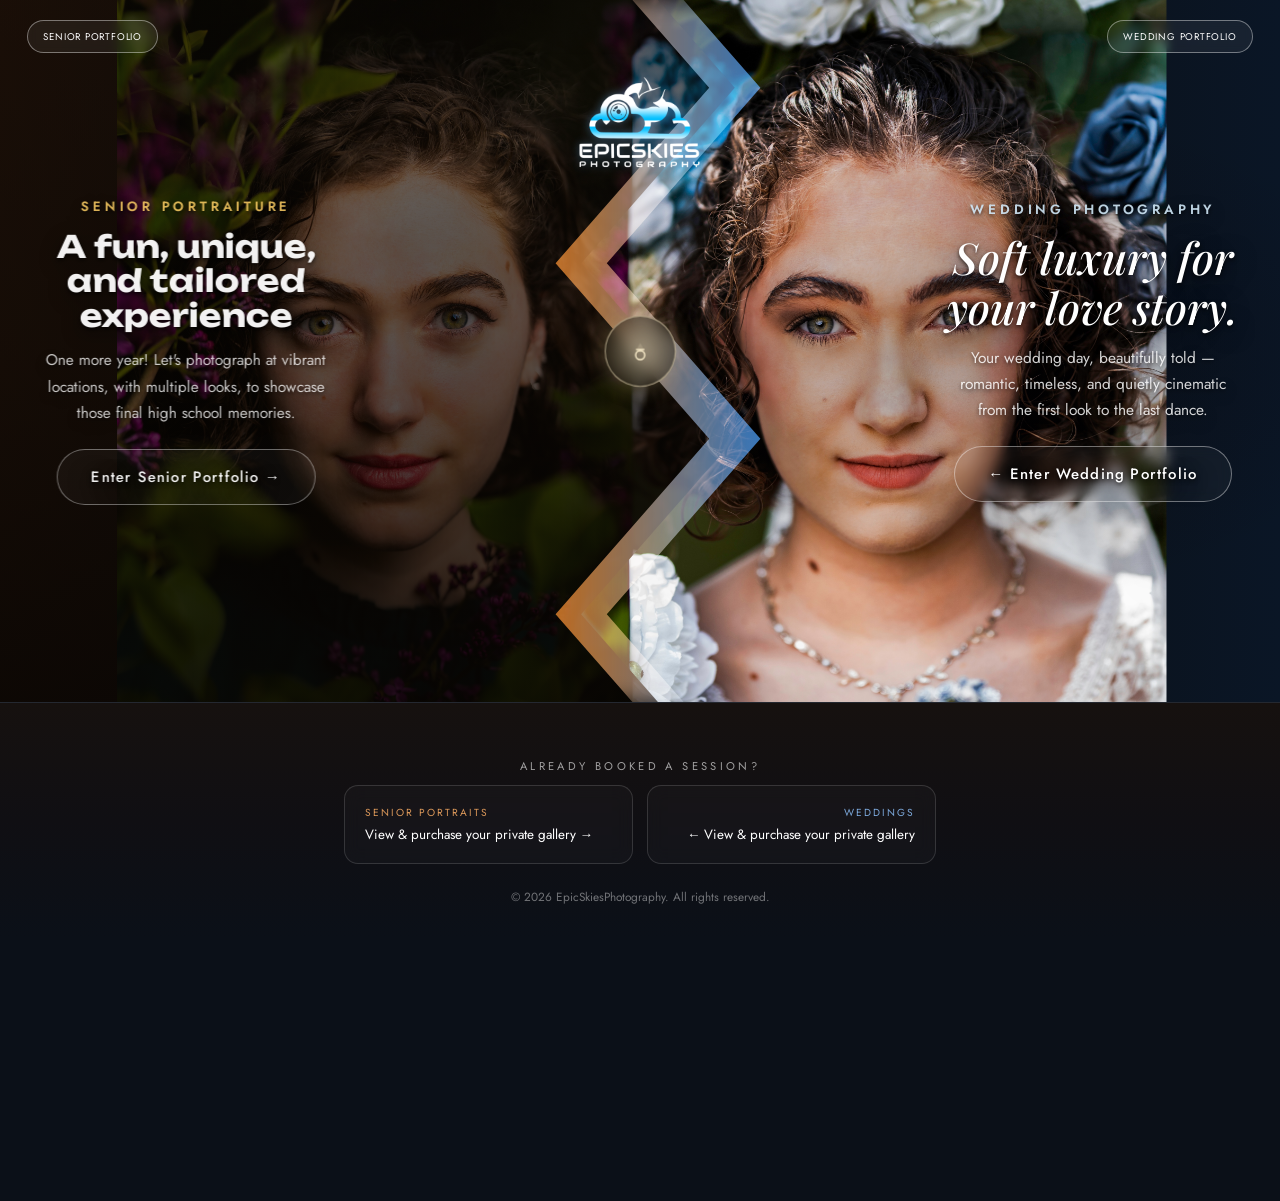
==== index.html @ 0b918fc8 "Deploy lower mobile landing footer" ====
<!DOCTYPE html>
<html lang="en">
  <head>
    <meta charset="UTF-8" />
    <meta name="viewport" content="width=device-width, initial-scale=1.0" />
    <title>EpicSkiesPhotography — Senior Portraits & Weddings</title>
    <meta name="description" content="EpicSkiesPhotography — bold senior portrait sessions and romantic wedding storytelling. View portfolios, book your session, and access your private gallery." />
    <link rel="icon" type="image/png" href="assets/img/logo3.png" />
    <link rel="preconnect" href="https://fonts.googleapis.com" />
    <link rel="preconnect" href="https://fonts.gstatic.com" crossorigin />
    <link
      href="https://fonts.googleapis.com/css2?family=Playfair+Display:ital,wght@0,500;0,600;1,500;1,600&family=Unbounded:wght@600;700&family=Jost:wght@400;500;600&display=swap"
      rel="stylesheet"
    />
    <link rel="stylesheet" href="assets/css/landing.css?v=13" />
  </head>
  <body class="landing">
    <div class="landing-topbar">
      <a class="landing-login" href="senior/portfolio.html">Senior Portfolio</a>
      <span class="landing-brand"><img class="brand-mark" src="assets/img/logo3.png" alt="EpicSkiesPhotography" /></span>
      <a class="landing-login" href="wedding/portfolio.html">Wedding Portfolio</a>
    </div>

    <main class="split-stage" id="splitStage" aria-label="Choose your photography experience">
      <a href="senior/index.html" class="split-panel split-panel--senior" data-panel="left" aria-label="Enter the Senior Portraits site">
        <div class="split-media"></div>
        <div class="split-overlay"></div>
        <div class="split-content">
          <span class="split-kicker">Senior Portraiture</span>
          <h2>A fun, unique, and tailored experience</h2>
          <p>One more year! Let's photograph at vibrant locations, with multiple looks, to showcase those final high school memories.</p>
          <span class="split-cta">Enter Senior Portfolio →</span>
        </div>
      </a>

      <a href="wedding/index.html" class="split-panel split-panel--wedding" data-panel="right" aria-label="Enter the Weddings site">
        <div class="split-media"></div>
        <div class="split-overlay"></div>
        <div class="split-content">
          <span class="split-kicker">Wedding Photography</span>
          <h2>Soft luxury for your love story.</h2>
          <p>Your wedding day, beautifully told — romantic, timeless, and quietly cinematic from the first look to the last dance.</p>
          <span class="split-cta">← Enter Wedding Portfolio</span>
        </div>
      </a>

      <div class="seam-glow" aria-hidden="true"></div>

      <div class="split-center-mark" aria-hidden="true">
        <div class="center-icon-layer is-diploma">
          <svg viewBox="0 0 24 24">
            <rect x="5" y="3" width="14" height="12.4" rx="1.3" />
            <path d="M7.6 7h8.8M7.6 10.2h5.6" />
            <circle cx="12" cy="16.6" r="2.3" />
            <path d="M10.3 18.3 9.3 21.6l2.7-1.6 2.7 1.6-1-3.3" />
          </svg>
        </div>
        <div class="center-icon-layer is-ring">
          <svg viewBox="0 0 24 24">
            <circle cx="12" cy="16" r="4.6" />
            <polygon class="gem-fill" points="8.2,10.2 12,3.8 15.8,10.2 12,13.8" />
            <path d="M8.2 10.2h7.6" />
          </svg>
        </div>
      </div>

    </main>

    <footer class="landing-footer" id="gallery-links">
      <p class="eyebrow" style="color:rgba(255,255,255,.6); letter-spacing:.3em; text-transform:uppercase;">Already booked a session?</p>
      <div class="footer-grid">
        <a class="footer-link-card footer-link-card--senior" href="senior/gallery.html">
          <span>Senior Portraits</span>
          View &amp; purchase your private gallery →
        </a>
        <a class="footer-link-card footer-link-card--wedding" href="wedding/gallery.html">
          <span>Weddings</span>
          ← View &amp; purchase your private gallery
        </a>
      </div>
      <p class="meta">© 2026 EpicSkiesPhotography. All rights reserved.</p>
    </footer>

    <script src="assets/js/landing.js?v=2"></script>
  </body>
</html>
---- assets/css/landing.css ----
/* Landing split — Senior Portraits (left) vs Weddings (right) */

:root {
  --seam-a: 58%;
  --seam-b: 42%;
}

* { box-sizing: border-box; }

html, body {
  margin: 0;
  overflow-x: hidden;
  background: #0b1018;
}

body.landing {
  /* subtle, moody orange → blue wash — echoes the seam glow without competing with the photo */
  background: linear-gradient(90deg, #2a160a 0%, #0c0c0c 42%, #0c0c0c 58%, #0a1626 100%);
  font-family: 'Jost', sans-serif;
  color: #fff;
}

/* zoom shrinks the whole page to reveal the footer without scrolling — desktop only,
   since it also throws off media-query pixel math (innerWidth vs. actual rendered
   size diverge under `zoom`), which was silently breaking the mobile layout below */
@media (min-width: 861px) {
  body.landing {
    zoom: 0.78;
  }
}

.landing-topbar {
  position: fixed;
  top: 0;
  left: 0;
  right: 0;
  z-index: 30;
  display: flex;
  align-items: center;
  justify-content: space-between;
  padding: 1.6rem 2.2rem;
  pointer-events: none;
}

.landing-topbar * {
  pointer-events: auto;
}

.landing-brand {
  position: absolute;
  top: 1.4rem;
  left: 50%;
  transform: translateX(-50%);
  display: inline-flex;
  align-items: center;
  gap: 0.6rem;
  font-family: 'Playfair Display', serif;
  font-size: 1.15rem;
  letter-spacing: 0.02em;
  text-shadow: 0 2px 12px rgba(0, 0, 0, 0.5);
}

.landing-brand .brand-mark {
  width: 288px;
  height: 288px;
  object-fit: contain;
  filter: drop-shadow(0 0 6px rgba(120, 190, 255, 0.45));
}

.landing-brand em {
  font-style: normal;
  color: #bcdcff;
}

.landing-login {
  text-decoration: none;
  color: #fff;
  font-size: 0.78rem;
  letter-spacing: 0.08em;
  text-transform: uppercase;
  border: 1px solid rgba(255, 255, 255, 0.4);
  padding: 0.7rem 1.2rem;
  border-radius: 999px;
  backdrop-filter: blur(6px);
  background: rgba(255, 255, 255, 0.06);
  transition: background 180ms ease, border-color 180ms ease;
}

.landing-login:hover {
  background: rgba(255, 255, 255, 0.16);
  border-color: rgba(255, 255, 255, 0.7);
}

.split-stage {
  position: relative;
  width: 100%;
  height: 100svh;
  min-height: 560px;
  overflow: hidden;
}

.split-panel {
  position: absolute;
  inset: 0;
  display: flex;
  align-items: center;
  text-decoration: none;
  color: #fff;
  will-change: clip-path;
  transition: clip-path 750ms cubic-bezier(0.16, 1, 0.3, 1);
}

.split-media {
  position: absolute;
  inset: -6%;
  background-size: cover;
  background-position: center;
}

.split-overlay {
  position: absolute;
  inset: 0;
  transition: opacity 600ms ease, background 600ms ease;
}

/* barely-there wash — legibility comes mainly from text-shadow now, so the photo stays at its true brightness */
.split-panel--senior .split-overlay {
  background: radial-gradient(ellipse 40% 45% at 23% 50%, rgba(8, 5, 2, 0.32) 0%, rgba(10, 6, 3, 0.12) 55%, rgba(10, 6, 3, 0) 80%);
}

.split-panel--wedding .split-overlay {
  background: radial-gradient(ellipse 40% 45% at 77% 50%, rgba(8, 6, 10, 0.32) 0%, rgba(10, 7, 12, 0.12) 55%, rgba(10, 7, 12, 0) 80%);
}

.split-content {
  position: relative;
  z-index: 2;
  padding: 4rem 3.2rem;
  max-width: 30rem;
  /* flex items default to min-width:auto, which refuses to shrink below the
     widest unbreakable content (e.g. the CTA text) and ignores max-width —
     this is what let content overflow past the panel on narrow screens */
  min-width: 0;
  text-align: center;
  text-shadow: 0 2px 6px rgba(0, 0, 0, 0.7), 0 8px 28px rgba(0, 0, 0, 0.55);
}

.split-panel--senior .split-content { margin-right: auto; }
.split-panel--wedding .split-content { margin-left: auto; }

.split-kicker {
  display: inline-block;
  font-size: 1.08rem;
  font-weight: 600;
  letter-spacing: 0.28em;
  text-transform: uppercase;
  margin-bottom: 1.1rem;
  opacity: 0.9;
}

.split-panel--senior .split-kicker { color: #ffd166; }
.split-panel--wedding .split-kicker { color: #cfe6f5; }

.split-content h2 {
  font-size: clamp(2.5rem, 4.4vw, 3.95rem);
  line-height: 1.12;
  margin: 0;
}

.split-panel--senior .split-content h2 {
  font-family: 'Unbounded', sans-serif;
  font-size: clamp(1.9rem, 3.1vw, 2.85rem);
}

.split-panel--wedding .split-content h2 { font-family: 'Playfair Display', serif; font-style: italic; font-weight: 500; }

.split-content p {
  margin: 1.1rem auto 0;
  font-size: 1.24rem;
  line-height: 1.7;
  opacity: 0.82;
  max-width: 28rem;
}

.split-cta {
  display: inline-flex;
  align-items: center;
  gap: 0.7rem;
  margin-top: 1.8rem;
  font-size: 1.2rem;
  font-weight: 500;
  letter-spacing: 0.08em;
  padding: 1.3rem 2.7rem;
  border-radius: 999px;
  border: 1px solid rgba(255, 255, 255, 0.4);
  background: rgba(255, 255, 255, 0.04);
  backdrop-filter: blur(8px);
  transition: background 300ms ease, border-color 300ms ease, transform 300ms ease;
}

.split-panel--senior .split-cta:hover {
  transform: translateX(4px);
}

.split-panel--wedding .split-cta:hover {
  transform: translateX(-4px);
}

.split-panel--senior:hover .split-cta,
.split-panel--senior:focus-visible .split-cta {
  background: rgba(255, 209, 102, 0.14);
  border-color: rgba(255, 209, 102, 0.7);
}

.split-panel--wedding:hover .split-cta,
.split-panel--wedding:focus-visible .split-cta {
  background: rgba(169, 203, 230, 0.16);
  border-color: rgba(169, 203, 230, 0.7);
}

/* Crisp, elegant zigzag seam — straight-edged diamond teeth, not a curve.
   The seam's clip-path, the media zoom, and the text fade are driven by a single
   continuous requestAnimationFrame loop in assets/js/landing.js — both cursor-tracking
   and the idle auto-sway read/write the same eased "center" value, so there's never a
   snap when switching between the two; motion just carries on from wherever it was.
   These base rules are only the very first paint before JS takes over, plus the
   overlay/background swaps that are still toggled discretely via class. */

@property --seam-center {
  syntax: '<percentage>';
  inherits: true;
  initial-value: 50%;
}

.split-panel--senior,
.split-panel--wedding,
.seam-glow {
  transition: background 900ms ease;
}

.split-panel--senior {
  clip-path: polygon(0% 0%, 50% 0%, 56% 12.5%, 50% 25%, 44% 37.5%, 50% 50%, 56% 62.5%, 50% 75%, 44% 87.5%, 50% 100%, 0% 100%);
}

.split-panel--wedding {
  clip-path: polygon(100% 0%, 50% 0%, 56% 12.5%, 50% 25%, 44% 37.5%, 50% 50%, 56% 62.5%, 50% 75%, 44% 87.5%, 50% 100%, 100% 100%);
}

/* Glowing seam ribbon — sits above both panels so the orange/blue light isn't hidden by the neighboring photo */

.seam-glow {
  --seam-center: 50%;
  position: absolute;
  inset: 0;
  z-index: 4;
  pointer-events: none;
  background: linear-gradient(90deg,
    #ff8c28 0%,
    #ff8c28 calc(var(--seam-center) - 8%),
    #46a0ff calc(var(--seam-center) + 8%),
    #46a0ff 100%);
  clip-path: polygon(48% 0%, 54% 12.5%, 48% 25%, 42% 37.5%, 48% 50%, 54% 62.5%, 48% 75%, 42% 87.5%, 48% 100%, 52% 100%, 46% 87.5%, 52% 75%, 58% 62.5%, 52% 50%, 46% 37.5%, 52% 25%, 58% 12.5%, 52% 0%);
  filter: blur(14px);
  opacity: 0.7;
  mix-blend-mode: screen;
}

.split-stage.is-hover-left .split-panel--wedding .split-overlay {
  background: linear-gradient(180deg, rgba(10, 8, 12, 0.55) 0%, rgba(8, 6, 10, 0.65) 50%, rgba(6, 5, 8, 0.85) 100%);
}

.split-stage.is-hover-right .split-panel--senior .split-overlay {
  background: linear-gradient(180deg, rgba(12, 8, 5, 0.55) 0%, rgba(10, 7, 4, 0.65) 50%, rgba(8, 5, 3, 0.85) 100%);
}

.split-panel--senior .split-media,
.split-panel--wedding .split-media {
  background-image: url('../img/ellieyo.jpg');
  background-repeat: no-repeat;
  /* show the whole photo, uncropped and zoomed out — letterboxes to the dark page background left/right instead of cropping */
  background-size: contain;
  background-position: center center;
}

.split-panel--senior .split-media {
  transform-origin: 35% 47%;
}

.split-panel--wedding .split-media {
  transform-origin: 68% 47%;
}

.split-center-mark {
  position: absolute;
  top: 50%;
  left: 50%;
  transform: translate(-50%, -50%);
  z-index: 5;
  width: 84px;
  height: 84px;
  border-radius: 999px;
  background: rgba(12, 12, 12, 0.55);
  border: 1px solid rgba(255, 255, 255, 0.35);
  backdrop-filter: blur(8px);
  display: flex;
  align-items: center;
  justify-content: center;
  pointer-events: none;
  transition: transform 500ms ease, background 500ms ease, border-color 500ms ease;
}

/* soft ambient glow behind the badge, recolored per hovered side */
.split-center-mark::before {
  content: '';
  position: absolute;
  inset: -16px;
  border-radius: 999px;
  background: radial-gradient(circle, rgba(255, 255, 255, 0.2), transparent 70%);
  filter: blur(11px);
  opacity: 0.5;
  z-index: -1;
  transition: background 650ms ease, opacity 650ms ease;
}

.split-stage.is-hover-left .split-center-mark,
.split-stage.is-hover-right .split-center-mark {
  transform: translate(-50%, -50%) scale(1.08);
}

/* left = deep, elegant navy glow (diploma) */
.split-stage.is-hover-left .split-center-mark {
  border-color: rgba(120, 165, 255, 0.5);
}

.split-stage.is-hover-left .split-center-mark::before {
  background: radial-gradient(circle, rgba(43, 88, 189, 0.55), rgba(43, 88, 189, 0.12) 55%, transparent 75%);
  opacity: 0.85;
}

/* right = bright, elegant white-gold glow (ring) */
.split-stage.is-hover-right .split-center-mark {
  border-color: rgba(255, 240, 205, 0.55);
}

.split-stage.is-hover-right .split-center-mark::before {
  background: radial-gradient(circle, rgba(255, 240, 200, 0.6), rgba(214, 178, 105, 0.16) 55%, transparent 75%);
  opacity: 0.9;
}

.center-icon-layer {
  position: absolute;
  inset: 0;
  display: flex;
  align-items: center;
  justify-content: center;
  opacity: 0;
  transform: scale(0.72);
  transition: opacity 400ms ease, transform 400ms ease;
}

.split-stage.is-hover-left .center-icon-layer.is-diploma {
  opacity: 1;
  transform: scale(1);
}

.split-stage.is-hover-right .center-icon-layer.is-ring {
  opacity: 1;
  transform: scale(1);
}

.center-icon-layer svg {
  width: 28px;
  height: 28px;
  fill: none;
  stroke-width: 1.4;
  stroke-linecap: round;
  stroke-linejoin: round;
}

.center-icon-layer.is-diploma svg {
  stroke: #cfe0ff;
}

.center-icon-layer.is-ring svg {
  stroke: #fbeecb;
}

.center-icon-layer.is-ring svg .gem-fill {
  fill: #fbeecb;
  fill-opacity: 0.16;
  stroke: none;
}

.landing-footer {
  position: relative;
  background: linear-gradient(180deg, #16110f 0%, #100f13 50%, #0b1018 100%),
    linear-gradient(90deg, rgba(255, 140, 40, 0.1) 0%, transparent 40%, transparent 60%, rgba(70, 150, 255, 0.1) 100%);
  color: rgba(255, 255, 255, 0.75);
  padding: 3.5rem 2rem 2.5rem;
  text-align: center;
  border-top: 1px solid rgba(255, 255, 255, 0.1);
}

.landing-footer .eyebrow {
  font-size: 0.9rem;
}

.landing-footer .footer-grid {
  max-width: 760px;
  margin: 0 auto 2rem;
  display: grid;
  grid-template-columns: 1fr 1fr;
  gap: 1.2rem;
}

.landing-footer .footer-link-card {
  border: 1px solid rgba(255, 255, 255, 0.14);
  border-radius: 18px;
  padding: 1.5rem 1.6rem;
  text-decoration: none;
  color: #fff;
  text-align: left;
  font-size: 1.08rem;
  background: rgba(255, 255, 255, 0.025);
  backdrop-filter: blur(10px);
  transition: border-color 220ms ease, background 220ms ease, transform 220ms ease;
}

.landing-footer .footer-link-card--senior:hover {
  border-color: rgba(255, 160, 80, 0.5);
  background: rgba(255, 150, 70, 0.06);
  transform: translateY(-2px);
}

.landing-footer .footer-link-card--wedding:hover {
  border-color: rgba(110, 170, 255, 0.5);
  background: rgba(90, 160, 255, 0.06);
  transform: translateY(-2px);
}

.landing-footer .footer-link-card--senior span { color: #ffb066; }
.landing-footer .footer-link-card--wedding span { color: #8fc4ff; }

.landing-footer .footer-link-card--wedding {
  text-align: right;
}

.landing-footer .footer-link-card span {
  display: block;
  font-size: 0.82rem;
  letter-spacing: 0.2em;
  text-transform: uppercase;
  opacity: 0.85;
  margin-bottom: 0.4rem;
}

.landing-footer p.meta {
  font-size: 0.95rem;
  opacity: 0.55;
  margin: 0;
}

@media (max-width: 860px) {
  /* Phones stay side-by-side just like desktop — same clip-path zigzag, same shared
     contain-sized photo — just with everything scaled down to actually fit a narrow
     column instead of stacking the two sides on top of each other. */

  .landing-brand .brand-mark {
    width: clamp(64px, 18vw, 120px);
    height: clamp(64px, 18vw, 120px);
  }

  .landing-topbar {
    padding: 1.4rem 0.5rem;
  }

  .landing-login {
    font-size: clamp(0.5rem, 2vw, 0.7rem);
    padding: clamp(0.4rem, 1.8vw, 0.6rem) clamp(0.5rem, 2.6vw, 1rem);
    white-space: nowrap;
  }

  .split-stage {
    height: calc(68vh + 1.5in);
    min-height: calc(420px + 1.5in);
  }

  .split-panel--senior .split-media,
  .split-panel--wedding .split-media {
    background-position: top center;
  }

  .split-panel {
    align-items: flex-end;
  }

  .split-content {
    padding: 1.2rem 0.6rem 2.4rem;
    max-width: 39vw;
  }

  .split-kicker {
    font-size: clamp(0.5rem, 1.9vw, 0.7rem);
    letter-spacing: 0.14em;
    margin-bottom: 0.5rem;
  }

  .split-content h2,
  .split-panel--senior .split-content h2 {
    font-size: clamp(0.95rem, 4.2vw, 1.6rem);
    line-height: 1.15;
  }

  .split-content p {
    font-size: clamp(0.6rem, 2.1vw, 0.85rem);
    line-height: 1.4;
    margin-top: 0.6rem;
    display: -webkit-box;
    -webkit-line-clamp: 3;
    -webkit-box-orient: vertical;
    overflow: hidden;
  }

  .split-cta {
    font-size: clamp(0.52rem, 1.9vw, 0.85rem);
    padding: clamp(0.5rem, 2vw, 0.9rem) clamp(0.6rem, 2.6vw, 1.6rem);
    gap: 0.3rem;
    margin-top: clamp(0.6rem, 2.5vw, 1.2rem);
    max-width: 100%;
    text-align: center;
    white-space: normal;
  }

  .split-center-mark {
    width: clamp(38px, 10vw, 64px);
    height: clamp(38px, 10vw, 64px);
  }

  .landing-footer {
    margin-top: 0;
    padding: 1.4rem 0.8rem 0.2rem;
  }

  .landing-footer .eyebrow {
    font-size: clamp(0.43rem, 1.53vw, 0.55rem) !important;
    margin-bottom: 0.5rem;
  }

  .landing-footer .footer-grid {
    grid-template-columns: 1fr 1fr;
    gap: 0.5rem;
    margin-bottom: 0.6rem;
  }

  .landing-footer .footer-link-card {
    padding: 0.65rem 0.75rem;
    font-size: clamp(0.47rem, 1.7vw, 0.61rem);
    border-radius: 12px;
  }

  .landing-footer .footer-link-card span {
    font-size: clamp(0.36rem, 1.28vw, 0.49rem);
    margin-bottom: 0.2rem;
  }

  .landing-footer p.meta {
    font-size: 0.8rem;
  }
}
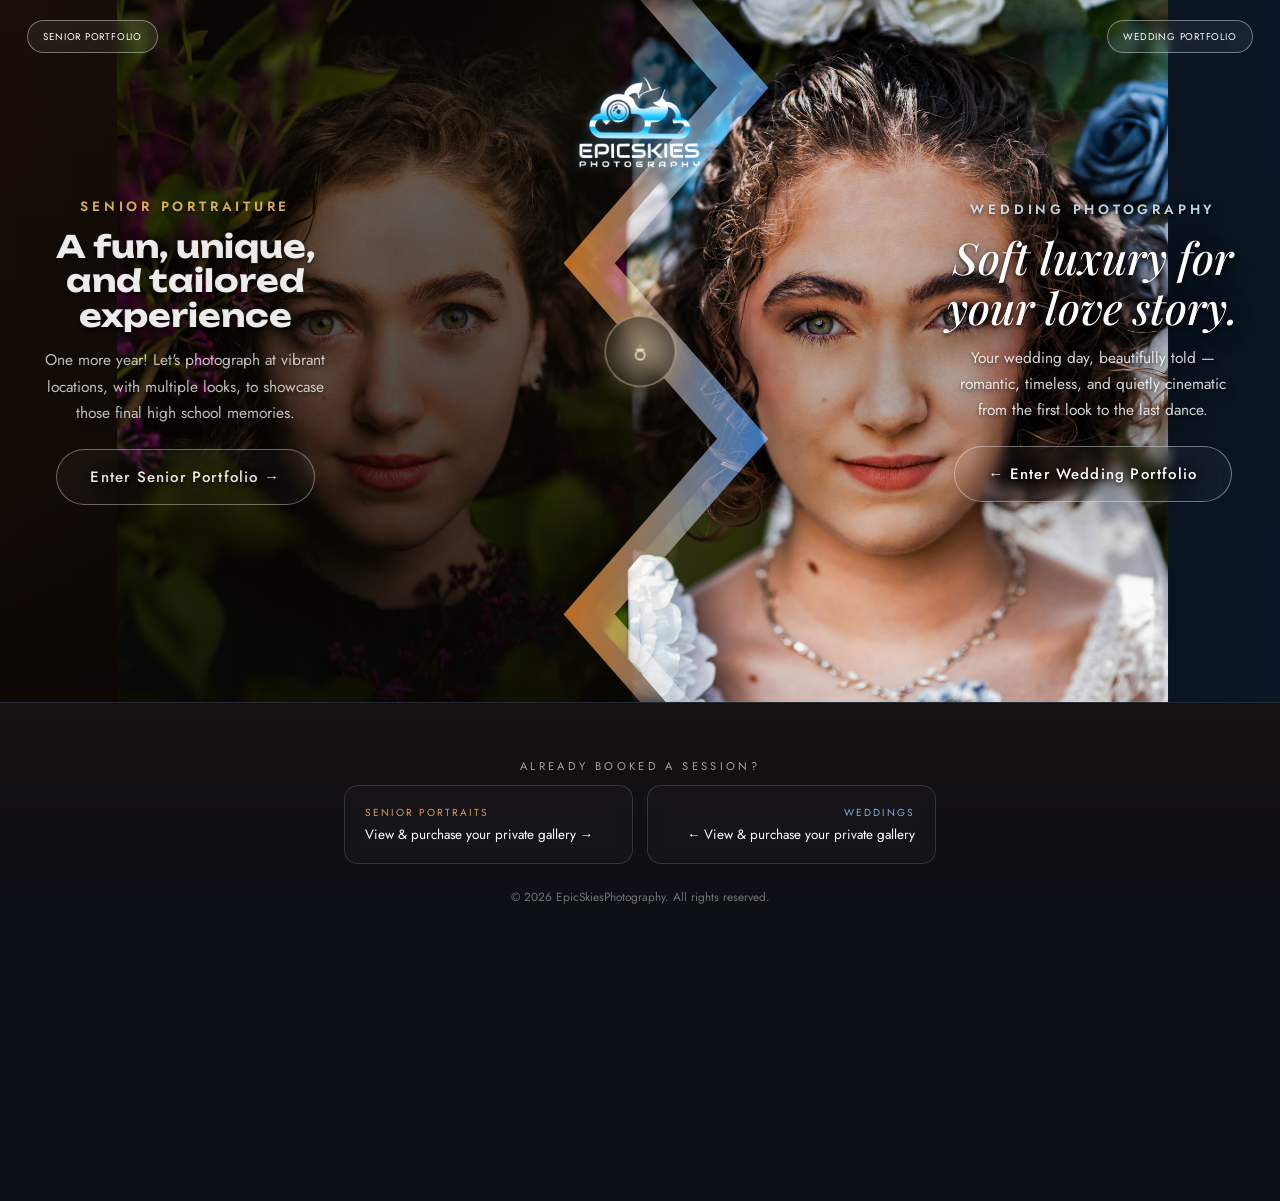
==== commit 8d98b046: "Deploy single-line mobile portfolio buttons" ====
--- a/index.html
+++ b/index.html
@@ -12,7 +12,7 @@
       href="https://fonts.googleapis.com/css2?family=Playfair+Display:ital,wght@0,500;0,600;1,500;1,600&family=Unbounded:wght@600;700&family=Jost:wght@400;500;600&display=swap"
       rel="stylesheet"
     />
-    <link rel="stylesheet" href="assets/css/landing.css?v=13" />
+    <link rel="stylesheet" href="assets/css/landing.css?v=14" />
   </head>
   <body class="landing">
     <div class="landing-topbar">
--- a/assets/css/landing.css
+++ b/assets/css/landing.css
@@ -526,9 +526,9 @@
     padding: clamp(0.5rem, 2vw, 0.9rem) clamp(0.6rem, 2.6vw, 1.6rem);
     gap: 0.3rem;
     margin-top: clamp(0.6rem, 2.5vw, 1.2rem);
-    max-width: 100%;
+    max-width: none;
     text-align: center;
-    white-space: normal;
+    white-space: nowrap;
   }
 
   .split-center-mark {
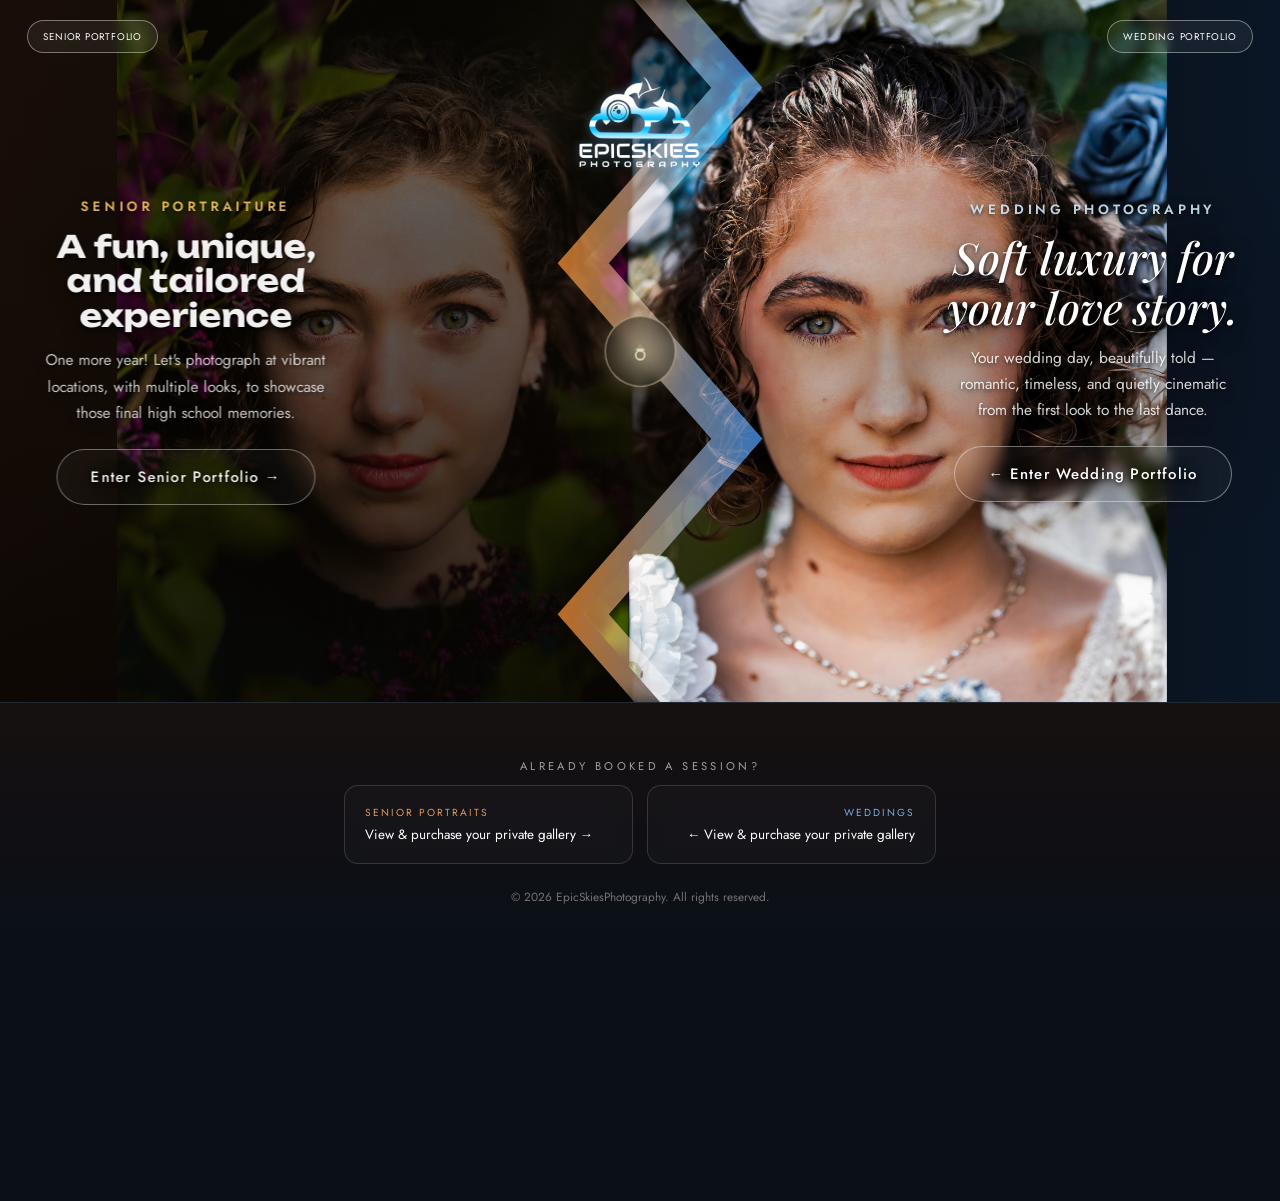
==== commit 375f7d50: "Deploy adjusted mobile footer height" ====
--- a/index.html
+++ b/index.html
@@ -12,7 +12,7 @@
       href="https://fonts.googleapis.com/css2?family=Playfair+Display:ital,wght@0,500;0,600;1,500;1,600&family=Unbounded:wght@600;700&family=Jost:wght@400;500;600&display=swap"
       rel="stylesheet"
     />
-    <link rel="stylesheet" href="assets/css/landing.css?v=14" />
+    <link rel="stylesheet" href="assets/css/landing.css?v=15" />
   </head>
   <body class="landing">
     <div class="landing-topbar">
--- a/assets/css/landing.css
+++ b/assets/css/landing.css
@@ -481,8 +481,8 @@
   }
 
   .split-stage {
-    height: calc(68vh + 1.5in);
-    min-height: calc(420px + 1.5in);
+    height: calc(68vh + 1in);
+    min-height: calc(420px + 1in);
   }
 
   .split-panel--senior .split-media,
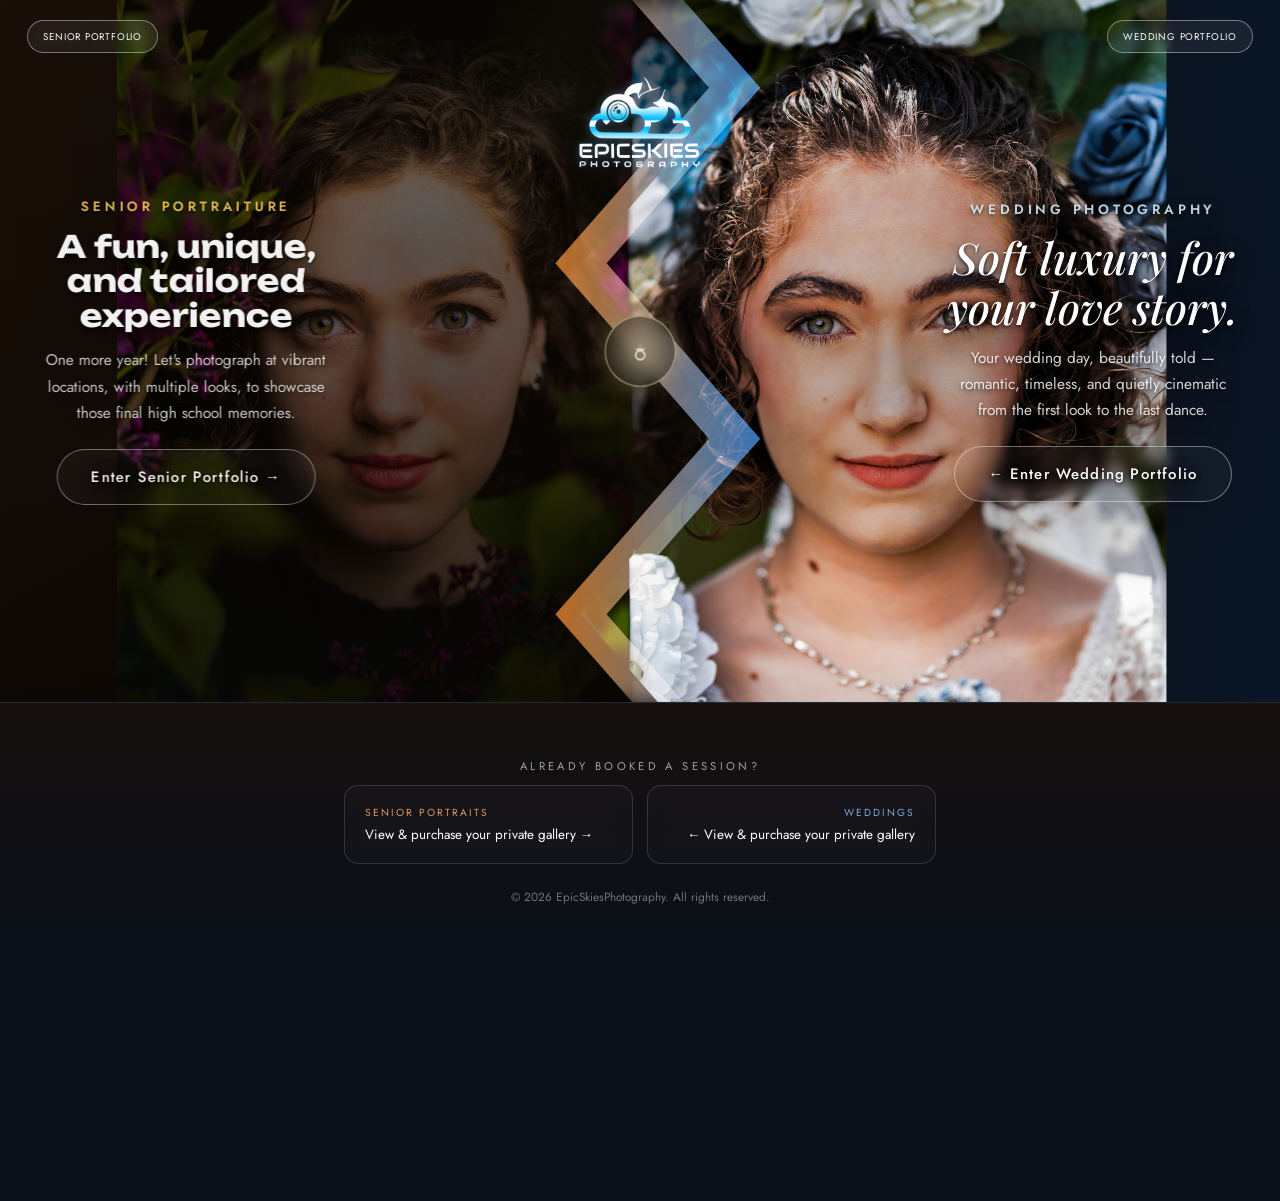
==== commit e0cae8a1: "Deploy mobile composition refinements" ====
--- a/index.html
+++ b/index.html
@@ -12,7 +12,7 @@
       href="https://fonts.googleapis.com/css2?family=Playfair+Display:ital,wght@0,500;0,600;1,500;1,600&family=Unbounded:wght@600;700&family=Jost:wght@400;500;600&display=swap"
       rel="stylesheet"
     />
-    <link rel="stylesheet" href="assets/css/landing.css?v=15" />
+    <link rel="stylesheet" href="assets/css/landing.css?v=16" />
   </head>
   <body class="landing">
     <div class="landing-topbar">
--- a/assets/css/landing.css
+++ b/assets/css/landing.css
@@ -481,12 +481,13 @@
   }
 
   .split-stage {
-    height: calc(68vh + 1in);
-    min-height: calc(420px + 1in);
+    height: calc(68vh + 0.9in);
+    min-height: calc(420px + 0.9in);
   }
 
   .split-panel--senior .split-media,
   .split-panel--wedding .split-media {
+    inset: 0 -6% -12%;
     background-position: top center;
   }
 
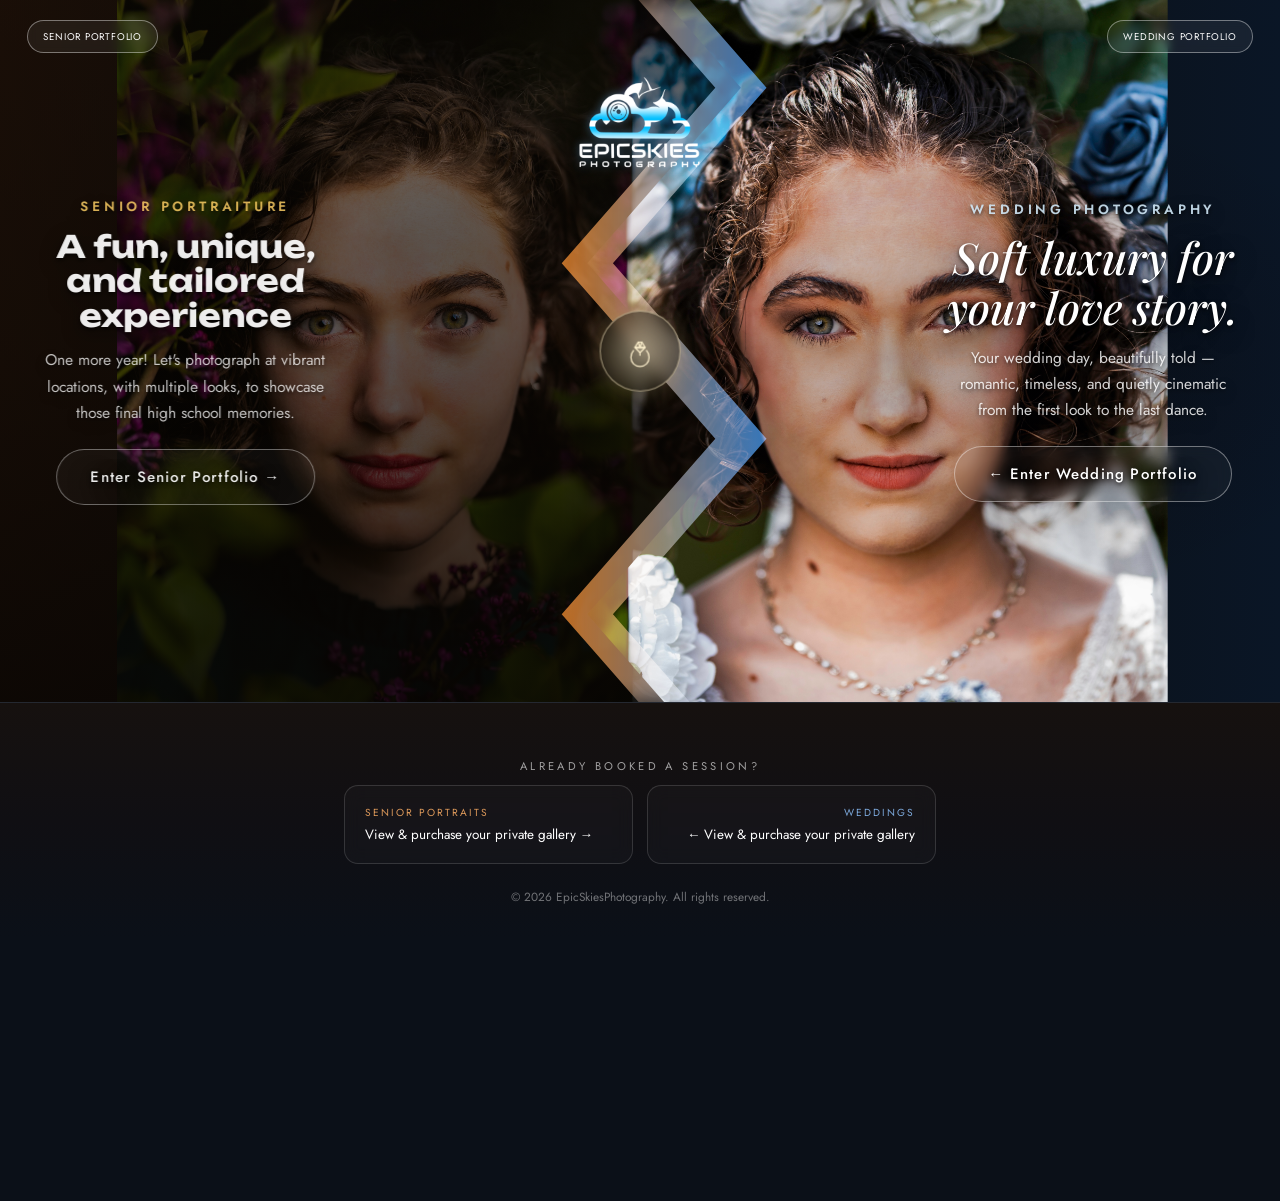
==== commit 535126c1: "Deploy redesigned landing icons" ====
--- a/index.html
+++ b/index.html
@@ -12,7 +12,7 @@
       href="https://fonts.googleapis.com/css2?family=Playfair+Display:ital,wght@0,500;0,600;1,500;1,600&family=Unbounded:wght@600;700&family=Jost:wght@400;500;600&display=swap"
       rel="stylesheet"
     />
-    <link rel="stylesheet" href="assets/css/landing.css?v=16" />
+    <link rel="stylesheet" href="assets/css/landing.css?v=17" />
   </head>
   <body class="landing">
     <div class="landing-topbar">
@@ -48,18 +48,20 @@
 
       <div class="split-center-mark" aria-hidden="true">
         <div class="center-icon-layer is-diploma">
-          <svg viewBox="0 0 24 24">
-            <rect x="5" y="3" width="14" height="12.4" rx="1.3" />
-            <path d="M7.6 7h8.8M7.6 10.2h5.6" />
-            <circle cx="12" cy="16.6" r="2.3" />
-            <path d="M10.3 18.3 9.3 21.6l2.7-1.6 2.7 1.6-1-3.3" />
+          <svg viewBox="0 0 48 48">
+            <path class="icon-accent" d="M9 15.5h27.5v15H9z" />
+            <path d="M11.5 15.5c-3.4 0-5.5 2.5-5.5 5.4s2.1 5.4 5.5 5.4c3.1 0 5.4-2.3 5.4-5.4s-2.3-5.4-5.4-5.4Z" />
+            <path d="M36.5 15.5c3.4 0 5.5 2.5 5.5 5.4s-2.1 5.4-5.5 5.4c-3.1 0-5.4-2.3-5.4-5.4s2.3-5.4 5.4-5.4Z" />
+            <path d="M11.5 20.9h25M20 30.5l-1.6 10 5.6-3.4 5.6 3.4-1.6-10" />
+            <circle class="icon-seal" cx="24" cy="29.5" r="4.3" />
           </svg>
         </div>
         <div class="center-icon-layer is-ring">
-          <svg viewBox="0 0 24 24">
-            <circle cx="12" cy="16" r="4.6" />
-            <polygon class="gem-fill" points="8.2,10.2 12,3.8 15.8,10.2 12,13.8" />
-            <path d="M8.2 10.2h7.6" />
+          <svg viewBox="0 0 48 48">
+            <path d="M15.2 23.3c-2.2 2.5-3.5 5.8-3.5 9.3 0 7.3 5.5 12.4 12.3 12.4s12.3-5.1 12.3-12.4c0-3.5-1.3-6.8-3.5-9.3" />
+            <path d="M17 19.1h14M17 19.1l4.5-7.2h5l4.5 7.2-7 7.2-7-7.2Z" />
+            <path d="m21.5 11.9 2.5 7.2 2.5-7.2M17 19.1h14M24 26.3v3.3" />
+            <path class="gem-fill" d="m17 19.1 4.5-7.2h5l4.5 7.2-7 7.2-7-7.2Z" />
           </svg>
         </div>
       </div>
--- a/assets/css/landing.css
+++ b/assets/css/landing.css
@@ -296,8 +296,8 @@
   left: 50%;
   transform: translate(-50%, -50%);
   z-index: 5;
-  width: 84px;
-  height: 84px;
+  width: 96px;
+  height: 96px;
   border-radius: 999px;
   background: rgba(12, 12, 12, 0.55);
   border: 1px solid rgba(255, 255, 255, 0.35);
@@ -369,10 +369,10 @@
 }
 
 .center-icon-layer svg {
-  width: 28px;
-  height: 28px;
+  width: 42px;
+  height: 42px;
   fill: none;
-  stroke-width: 1.4;
+  stroke-width: 1.65;
   stroke-linecap: round;
   stroke-linejoin: round;
 }
@@ -389,6 +389,14 @@
   fill: #fbeecb;
   fill-opacity: 0.16;
   stroke: none;
+}
+
+.center-icon-layer.is-diploma svg .icon-accent {
+  fill: rgba(207, 224, 255, 0.08);
+}
+
+.center-icon-layer.is-diploma svg .icon-seal {
+  fill: rgba(207, 224, 255, 0.14);
 }
 
 .landing-footer {
@@ -533,8 +541,13 @@
   }
 
   .split-center-mark {
-    width: clamp(38px, 10vw, 64px);
-    height: clamp(38px, 10vw, 64px);
+    width: clamp(46px, 12vw, 72px);
+    height: clamp(46px, 12vw, 72px);
+  }
+
+  .center-icon-layer svg {
+    width: clamp(26px, 7vw, 36px);
+    height: clamp(26px, 7vw, 36px);
   }
 
   .landing-footer {
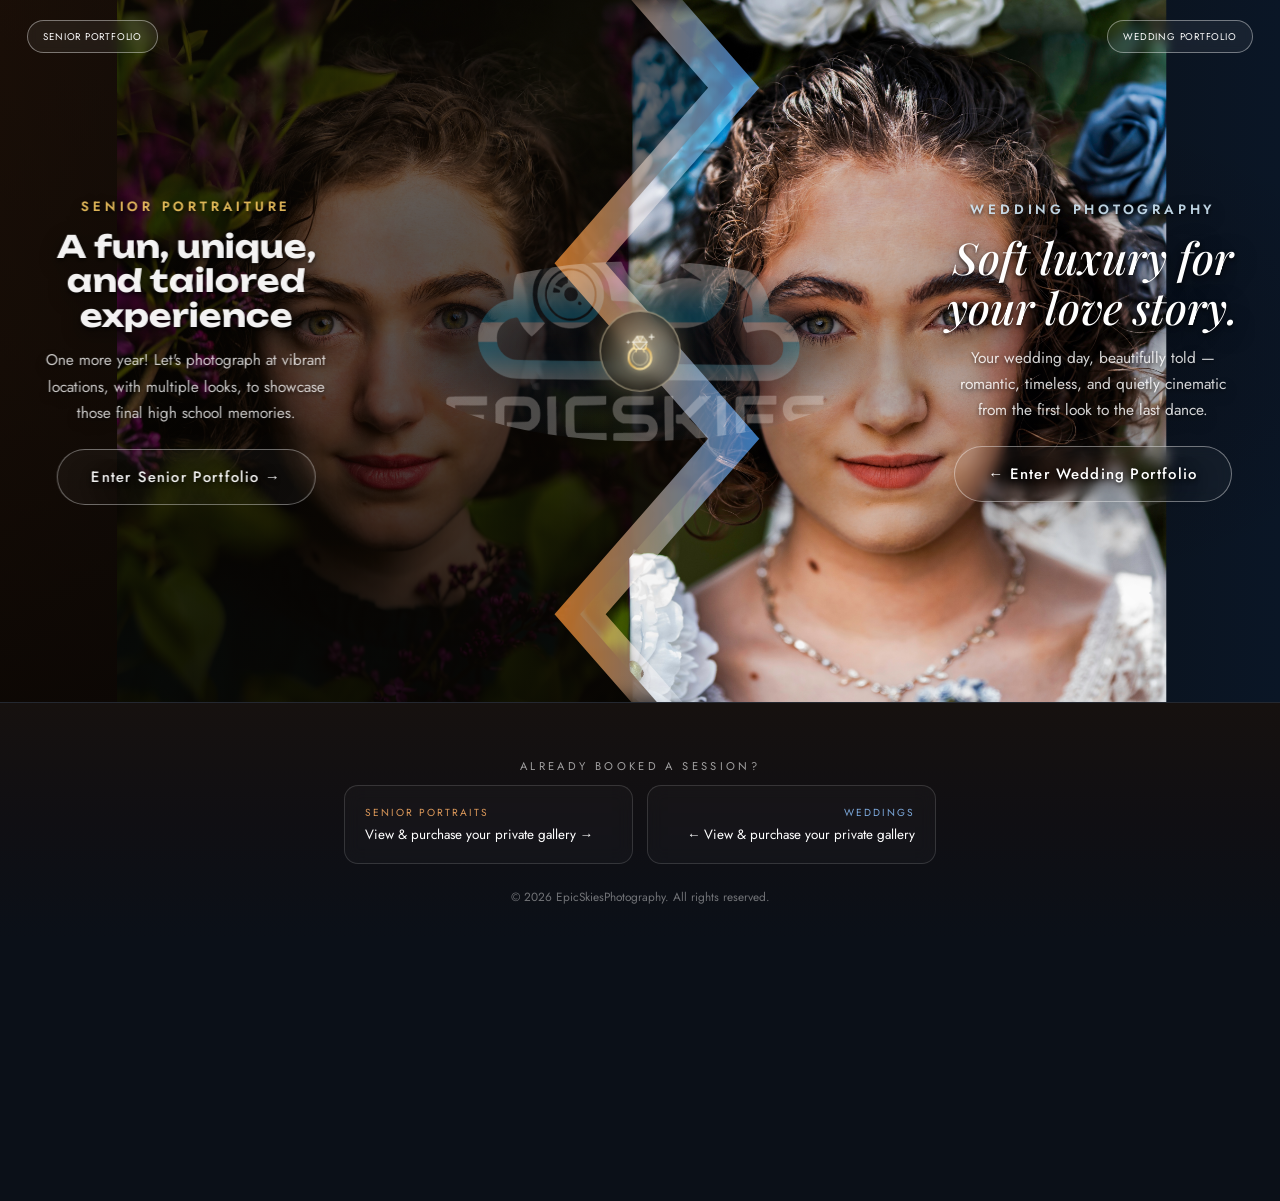
==== commit 8e5fc351: "Deploy refined landing artwork" ====
--- a/index.html
+++ b/index.html
@@ -12,12 +12,11 @@
       href="https://fonts.googleapis.com/css2?family=Playfair+Display:ital,wght@0,500;0,600;1,500;1,600&family=Unbounded:wght@600;700&family=Jost:wght@400;500;600&display=swap"
       rel="stylesheet"
     />
-    <link rel="stylesheet" href="assets/css/landing.css?v=17" />
+    <link rel="stylesheet" href="assets/css/landing.css?v=18" />
   </head>
   <body class="landing">
     <div class="landing-topbar">
       <a class="landing-login" href="senior/portfolio.html">Senior Portfolio</a>
-      <span class="landing-brand"><img class="brand-mark" src="assets/img/logo3.png" alt="EpicSkiesPhotography" /></span>
       <a class="landing-login" href="wedding/portfolio.html">Wedding Portfolio</a>
     </div>
 
@@ -44,24 +43,53 @@
         </div>
       </a>
 
+      <div class="split-brand-watermark" aria-hidden="true">
+        <img src="assets/img/logo3.png" alt="" />
+      </div>
+
       <div class="seam-glow" aria-hidden="true"></div>
 
       <div class="split-center-mark" aria-hidden="true">
         <div class="center-icon-layer is-diploma">
-          <svg viewBox="0 0 48 48">
-            <path class="icon-accent" d="M9 15.5h27.5v15H9z" />
-            <path d="M11.5 15.5c-3.4 0-5.5 2.5-5.5 5.4s2.1 5.4 5.5 5.4c3.1 0 5.4-2.3 5.4-5.4s-2.3-5.4-5.4-5.4Z" />
-            <path d="M36.5 15.5c3.4 0 5.5 2.5 5.5 5.4s-2.1 5.4-5.5 5.4c-3.1 0-5.4-2.3-5.4-5.4s2.3-5.4 5.4-5.4Z" />
-            <path d="M11.5 20.9h25M20 30.5l-1.6 10 5.6-3.4 5.6 3.4-1.6-10" />
-            <circle class="icon-seal" cx="24" cy="29.5" r="4.3" />
+          <svg viewBox="0 0 64 64">
+            <defs>
+              <linearGradient id="diplomaPaper" x1="8" y1="12" x2="54" y2="47" gradientUnits="userSpaceOnUse">
+                <stop stop-color="#f8fbff" stop-opacity=".34" />
+                <stop offset="1" stop-color="#8fbaff" stop-opacity=".08" />
+              </linearGradient>
+            </defs>
+            <g transform="rotate(-9 31 29)">
+              <path class="diploma-paper" d="M13 19h38v19H13c-5 0-8-3.9-8-9.5S8 19 13 19Z" />
+              <ellipse cx="13" cy="28.5" rx="8" ry="9.5" />
+              <ellipse cx="13" cy="28.5" rx="3.2" ry="4.2" />
+              <path d="M13 23.4h38M13 33.6h38" />
+              <path class="diploma-roll" d="M51 19c4.8 0 8 3.9 8 9.5S55.8 38 51 38c-3.2 0-5.3-2.1-5.3-4.6s2.1-4.5 5.3-4.5" />
+              <path class="diploma-ribbon" d="M34.5 18.4v20.2M28.8 20.1l11.4-1.3-1.3 20.1-5.2-3.6-4.7 4.2-.2-19.4Z" />
+              <circle class="icon-seal" cx="34.4" cy="28.4" r="4.7" />
+            </g>
           </svg>
         </div>
         <div class="center-icon-layer is-ring">
-          <svg viewBox="0 0 48 48">
-            <path d="M15.2 23.3c-2.2 2.5-3.5 5.8-3.5 9.3 0 7.3 5.5 12.4 12.3 12.4s12.3-5.1 12.3-12.4c0-3.5-1.3-6.8-3.5-9.3" />
-            <path d="M17 19.1h14M17 19.1l4.5-7.2h5l4.5 7.2-7 7.2-7-7.2Z" />
-            <path d="m21.5 11.9 2.5 7.2 2.5-7.2M17 19.1h14M24 26.3v3.3" />
-            <path class="gem-fill" d="m17 19.1 4.5-7.2h5l4.5 7.2-7 7.2-7-7.2Z" />
+          <svg viewBox="0 0 64 64">
+            <defs>
+              <linearGradient id="diamondGlow" x1="21" y1="12" x2="43" y2="31" gradientUnits="userSpaceOnUse">
+                <stop stop-color="#fff" stop-opacity=".9" />
+                <stop offset=".5" stop-color="#ffe5a3" stop-opacity=".4" />
+                <stop offset="1" stop-color="#fff" stop-opacity=".12" />
+              </linearGradient>
+              <linearGradient id="ringGold" x1="15" y1="22" x2="49" y2="59" gradientUnits="userSpaceOnUse">
+                <stop stop-color="#fff7d2" />
+                <stop offset=".48" stop-color="#d9ad57" />
+                <stop offset="1" stop-color="#fff3bd" />
+              </linearGradient>
+            </defs>
+            <path class="ring-band" d="M23.8 27.2c-5.1 3-8.3 8.5-8.3 14.5C15.5 51 22.9 58.5 32 58.5S48.5 51 48.5 41.7c0-6-3.2-11.5-8.3-14.5" />
+            <path class="ring-inner" d="M24.5 32.5a11.5 11.5 0 1 0 15 0" />
+            <path class="ring-setting" d="M22.2 21.4 24 29.2h16l1.8-7.8M27.2 29.2l-1.1 4M36.8 29.2l1.1 4" />
+            <path class="gem-fill" d="m21.5 19 6.1-8.2h8.8l6.1 8.2L32 30 21.5 19Z" />
+            <path class="gem-line" d="M21.5 19h21M27.6 10.8 32 19l4.4-8.2M21.5 19 32 30l10.5-11" />
+            <path class="sparkle sparkle-one" d="M49 8v7M45.5 11.5h7" />
+            <path class="sparkle sparkle-two" d="M15 17v4M13 19h4" />
           </svg>
         </div>
       </div>
--- a/assets/css/landing.css
+++ b/assets/css/landing.css
@@ -97,6 +97,32 @@
   height: 100svh;
   min-height: 560px;
   overflow: hidden;
+}
+
+.split-brand-watermark {
+  position: absolute;
+  top: 50%;
+  left: 50%;
+  z-index: 3;
+  width: clamp(380px, 48vw, 700px);
+  height: clamp(150px, 18vw, 250px);
+  overflow: hidden;
+  transform: translate(-50%, -50%);
+  border-radius: 50%;
+  background: radial-gradient(ellipse, rgba(2, 5, 10, 0.78) 0%, rgba(4, 5, 8, 0.48) 42%, transparent 72%);
+  pointer-events: none;
+}
+
+.split-brand-watermark img {
+  position: absolute;
+  top: 50%;
+  left: 50%;
+  width: clamp(680px, 72vw, 1080px);
+  height: auto;
+  transform: translate(-50%, -50%);
+  opacity: 0.3;
+  filter: saturate(0.82) brightness(0.92) drop-shadow(0 0 22px rgba(80, 180, 255, 0.28));
+  mix-blend-mode: screen;
 }
 
 .split-panel {
@@ -369,8 +395,8 @@
 }
 
 .center-icon-layer svg {
-  width: 42px;
-  height: 42px;
+  width: 52px;
+  height: 52px;
   fill: none;
   stroke-width: 1.65;
   stroke-linecap: round;
@@ -383,20 +409,58 @@
 
 .center-icon-layer.is-ring svg {
   stroke: #fbeecb;
+  filter: drop-shadow(0 0 4px rgba(255, 231, 170, 0.5));
 }
 
 .center-icon-layer.is-ring svg .gem-fill {
-  fill: #fbeecb;
-  fill-opacity: 0.16;
-  stroke: none;
-}
-
-.center-icon-layer.is-diploma svg .icon-accent {
-  fill: rgba(207, 224, 255, 0.08);
+  fill: url(#diamondGlow);
+  fill-opacity: 0.78;
+  stroke: #fff8dc;
+  stroke-width: 1.1;
+}
+
+.center-icon-layer.is-diploma svg .diploma-paper {
+  fill: url(#diplomaPaper);
 }
 
 .center-icon-layer.is-diploma svg .icon-seal {
-  fill: rgba(207, 224, 255, 0.14);
+  fill: #a9c9ff;
+  fill-opacity: 0.32;
+}
+
+.center-icon-layer.is-diploma svg .diploma-ribbon {
+  fill: rgba(91, 143, 235, 0.28);
+  stroke: #d9e7ff;
+}
+
+.center-icon-layer.is-ring svg .ring-band {
+  stroke: url(#ringGold);
+  stroke-width: 3.2;
+}
+
+.center-icon-layer.is-ring svg .ring-inner {
+  stroke: #fff5c9;
+  stroke-width: 1.15;
+  opacity: 0.65;
+}
+
+.center-icon-layer.is-ring svg .ring-setting {
+  stroke: #ffe8a8;
+  stroke-width: 1.8;
+}
+
+.center-icon-layer.is-ring svg .gem-line {
+  stroke: rgba(255, 255, 255, 0.92);
+  stroke-width: 1.1;
+}
+
+.center-icon-layer.is-ring svg .sparkle {
+  stroke: #fffdf3;
+  stroke-width: 1.5;
+}
+
+.center-icon-layer.is-ring svg .sparkle-two {
+  opacity: 0.72;
 }
 
 .landing-footer {
@@ -473,9 +537,14 @@
      contain-sized photo — just with everything scaled down to actually fit a narrow
      column instead of stacking the two sides on top of each other. */
 
-  .landing-brand .brand-mark {
-    width: clamp(64px, 18vw, 120px);
-    height: clamp(64px, 18vw, 120px);
+  .split-brand-watermark {
+    width: clamp(190px, 54vw, 280px);
+    height: clamp(82px, 23vw, 120px);
+  }
+
+  .split-brand-watermark img {
+    width: clamp(350px, 96vw, 510px);
+    opacity: 0.25;
   }
 
   .landing-topbar {
@@ -546,8 +615,8 @@
   }
 
   .center-icon-layer svg {
-    width: clamp(26px, 7vw, 36px);
-    height: clamp(26px, 7vw, 36px);
+    width: clamp(32px, 8.5vw, 43px);
+    height: clamp(32px, 8.5vw, 43px);
   }
 
   .landing-footer {
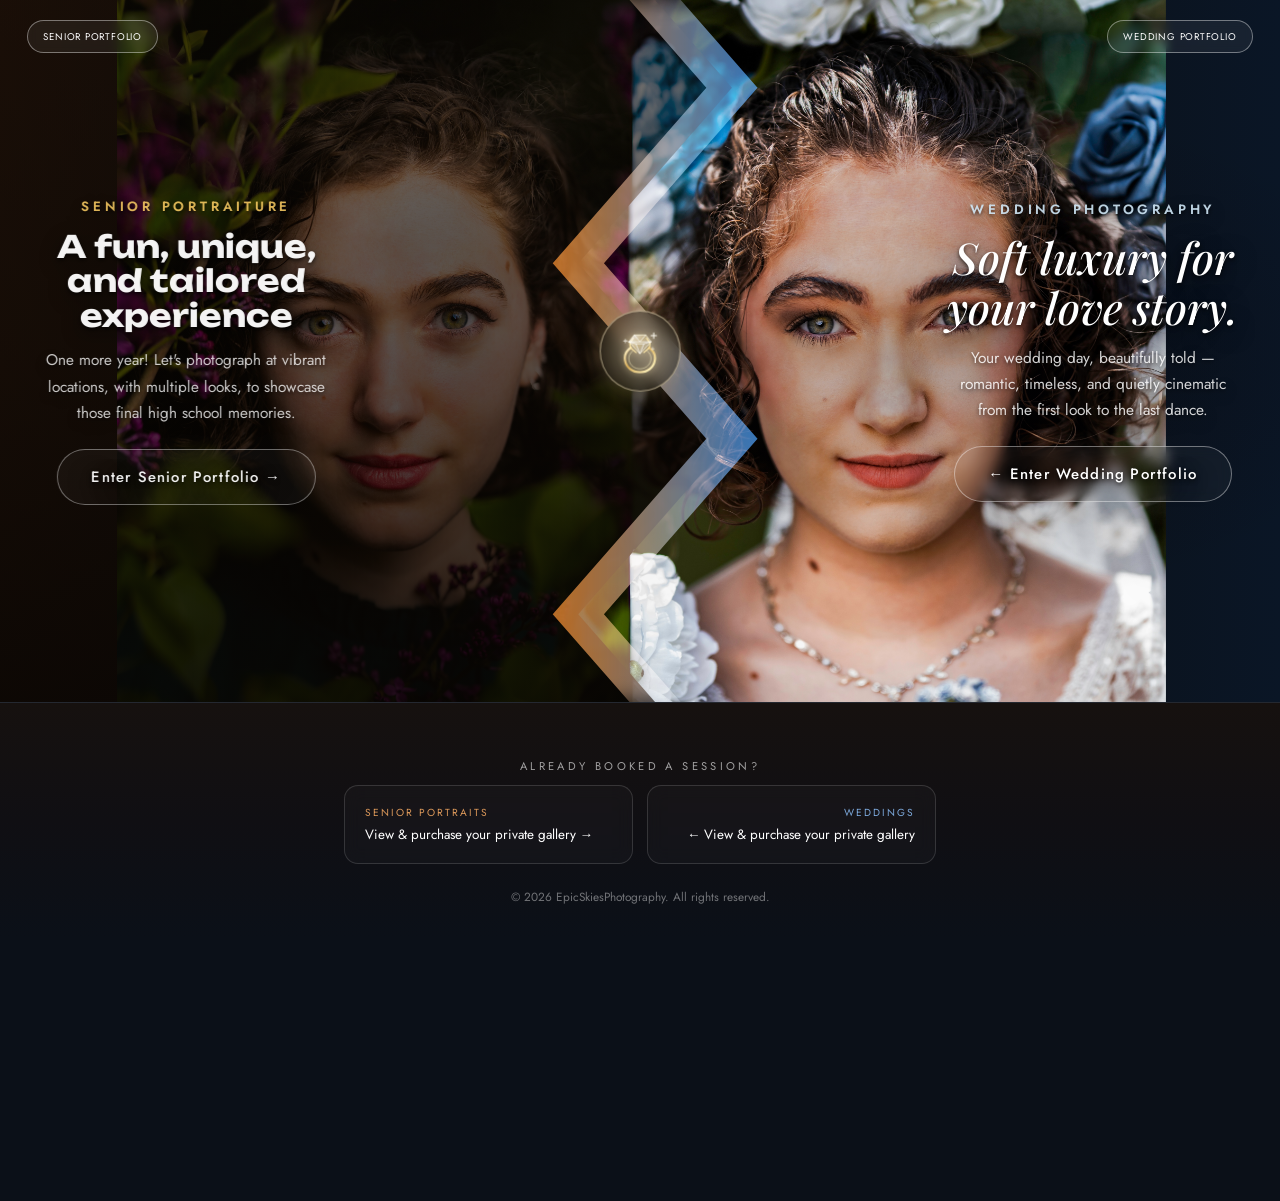
==== commit b8580991: "Deploy admin isolation and landing artwork" ====
--- a/index.html
+++ b/index.html
@@ -12,7 +12,7 @@
       href="https://fonts.googleapis.com/css2?family=Playfair+Display:ital,wght@0,500;0,600;1,500;1,600&family=Unbounded:wght@600;700&family=Jost:wght@400;500;600&display=swap"
       rel="stylesheet"
     />
-    <link rel="stylesheet" href="assets/css/landing.css?v=18" />
+    <link rel="stylesheet" href="assets/css/landing.css?v=19" />
   </head>
   <body class="landing">
     <div class="landing-topbar">
@@ -43,30 +43,23 @@
         </div>
       </a>
 
-      <div class="split-brand-watermark" aria-hidden="true">
-        <img src="assets/img/logo3.png" alt="" />
-      </div>
-
       <div class="seam-glow" aria-hidden="true"></div>
 
       <div class="split-center-mark" aria-hidden="true">
         <div class="center-icon-layer is-diploma">
           <svg viewBox="0 0 64 64">
             <defs>
-              <linearGradient id="diplomaPaper" x1="8" y1="12" x2="54" y2="47" gradientUnits="userSpaceOnUse">
-                <stop stop-color="#f8fbff" stop-opacity=".34" />
-                <stop offset="1" stop-color="#8fbaff" stop-opacity=".08" />
+              <linearGradient id="diplomaPaper" x1="8" y1="48" x2="56" y2="10" gradientUnits="userSpaceOnUse">
+                <stop stop-color="#8fbaff" stop-opacity=".16" />
+                <stop offset="1" stop-color="#f8fbff" stop-opacity=".42" />
               </linearGradient>
             </defs>
-            <g transform="rotate(-9 31 29)">
-              <path class="diploma-paper" d="M13 19h38v19H13c-5 0-8-3.9-8-9.5S8 19 13 19Z" />
-              <ellipse cx="13" cy="28.5" rx="8" ry="9.5" />
-              <ellipse cx="13" cy="28.5" rx="3.2" ry="4.2" />
-              <path d="M13 23.4h38M13 33.6h38" />
-              <path class="diploma-roll" d="M51 19c4.8 0 8 3.9 8 9.5S55.8 38 51 38c-3.2 0-5.3-2.1-5.3-4.6s2.1-4.5 5.3-4.5" />
-              <path class="diploma-ribbon" d="M34.5 18.4v20.2M28.8 20.1l11.4-1.3-1.3 20.1-5.2-3.6-4.7 4.2-.2-19.4Z" />
-              <circle class="icon-seal" cx="34.4" cy="28.4" r="4.7" />
-            </g>
+            <path class="diploma-paper" d="M10.8 31.2 47.5 9.5c4.4-2.6 9.4 1.3 10.7 6 1.2 4.4-.5 8.2-4.2 9.5L17.3 47.4" />
+            <path class="diploma-edge" d="M14.2 27.9 50.4 7.1M17.6 44.7 54 22.7" />
+            <ellipse class="diploma-roll-face" cx="12.8" cy="39.3" rx="8.2" ry="10.1" transform="rotate(-24 12.8 39.3)" />
+            <path class="diploma-spiral" d="M9.1 36.5c1.2-3 5.4-1.8 6.7 1.1 1.7 3.8-1.2 7.3-4.3 6.2-3.9-1.4-5.2-7.1-2.2-10.5 3.8-4.3 10.5-.5 11.2 5.1" />
+            <path class="diploma-ribbon" d="M31.4 21.8c3.7-.8 7.3 2.2 8.3 5.9.9 3.5-.8 7-4.2 8.2l-6.1-3.4-1.6-7.2 3.6-3.5Z" />
+            <path class="diploma-ribbon" d="m34.8 35.8 10.4 11.3-7.1-1.6-1.7 7.4-6.2-16.7M29.8 34.4l-1.2 17-4.2-6.1-6.2 3.9 7.1-15.8" />
           </svg>
         </div>
         <div class="center-icon-layer is-ring">
@@ -83,13 +76,14 @@
                 <stop offset="1" stop-color="#fff3bd" />
               </linearGradient>
             </defs>
-            <path class="ring-band" d="M23.8 27.2c-5.1 3-8.3 8.5-8.3 14.5C15.5 51 22.9 58.5 32 58.5S48.5 51 48.5 41.7c0-6-3.2-11.5-8.3-14.5" />
-            <path class="ring-inner" d="M24.5 32.5a11.5 11.5 0 1 0 15 0" />
-            <path class="ring-setting" d="M22.2 21.4 24 29.2h16l1.8-7.8M27.2 29.2l-1.1 4M36.8 29.2l1.1 4" />
-            <path class="gem-fill" d="m21.5 19 6.1-8.2h8.8l6.1 8.2L32 30 21.5 19Z" />
-            <path class="gem-line" d="M21.5 19h21M27.6 10.8 32 19l4.4-8.2M21.5 19 32 30l10.5-11" />
-            <path class="sparkle sparkle-one" d="M49 8v7M45.5 11.5h7" />
-            <path class="sparkle sparkle-two" d="M15 17v4M13 19h4" />
+            <path class="ring-band" d="M18.8 27.2C12.5 31.4 9 38.6 10.3 46c1.8 10.2 10.7 17.3 21.7 17.3S52 56.2 53.7 46c1.3-7.4-2.2-14.6-8.5-18.8" />
+            <path class="ring-inner" d="M21.2 32.2c-4.2 3.2-6.2 8.3-5.2 13.2 1.4 7.6 8 12.8 16 12.8s14.6-5.2 16-12.8c1-4.9-1-10-5.2-13.2" />
+            <path class="ring-setting" d="m17 19.2 1.1 8 8.2 7.1M47 19.2l-1.1 8-8.2 7.1M22.3 13.5l-3.9 5.7M41.7 13.5l3.9 5.7" />
+            <path class="gem-fill" d="m15.8 18.7 7.7-10h17l7.7 10L32 36.2 15.8 18.7Z" />
+            <path class="gem-line" d="M15.8 18.7h32.4M23.5 8.7 32 18.7l8.5-10M15.8 18.7l10.3 2.9L32 36.2l5.9-14.6 10.3-2.9M26.1 21.6h11.8" />
+            <path class="sparkle sparkle-one" d="M52.2 5.8v8M48.2 9.8h8" />
+            <path class="sparkle sparkle-two" d="M10.8 15v5M8.3 17.5h5" />
+            <path class="sparkle sparkle-three" d="M50.5 27v4M48.5 29h4" />
           </svg>
         </div>
       </div>
--- a/assets/css/landing.css
+++ b/assets/css/landing.css
@@ -97,32 +97,6 @@
   height: 100svh;
   min-height: 560px;
   overflow: hidden;
-}
-
-.split-brand-watermark {
-  position: absolute;
-  top: 50%;
-  left: 50%;
-  z-index: 3;
-  width: clamp(380px, 48vw, 700px);
-  height: clamp(150px, 18vw, 250px);
-  overflow: hidden;
-  transform: translate(-50%, -50%);
-  border-radius: 50%;
-  background: radial-gradient(ellipse, rgba(2, 5, 10, 0.78) 0%, rgba(4, 5, 8, 0.48) 42%, transparent 72%);
-  pointer-events: none;
-}
-
-.split-brand-watermark img {
-  position: absolute;
-  top: 50%;
-  left: 50%;
-  width: clamp(680px, 72vw, 1080px);
-  height: auto;
-  transform: translate(-50%, -50%);
-  opacity: 0.3;
-  filter: saturate(0.82) brightness(0.92) drop-shadow(0 0 22px rgba(80, 180, 255, 0.28));
-  mix-blend-mode: screen;
 }
 
 .split-panel {
@@ -421,6 +395,7 @@
 
 .center-icon-layer.is-diploma svg .diploma-paper {
   fill: url(#diplomaPaper);
+  stroke-width: 2;
 }
 
 .center-icon-layer.is-diploma svg .icon-seal {
@@ -429,8 +404,20 @@
 }
 
 .center-icon-layer.is-diploma svg .diploma-ribbon {
-  fill: rgba(91, 143, 235, 0.28);
+  fill: rgba(91, 143, 235, 0.42);
   stroke: #d9e7ff;
+  stroke-width: 1.7;
+}
+
+.center-icon-layer.is-diploma svg .diploma-roll-face {
+  fill: rgba(135, 177, 247, 0.2);
+  stroke-width: 2;
+}
+
+.center-icon-layer.is-diploma svg .diploma-spiral,
+.center-icon-layer.is-diploma svg .diploma-edge {
+  stroke: #f3f7ff;
+  stroke-width: 1.7;
 }
 
 .center-icon-layer.is-ring svg .ring-band {
@@ -457,10 +444,25 @@
 .center-icon-layer.is-ring svg .sparkle {
   stroke: #fffdf3;
   stroke-width: 1.5;
+  transform-box: fill-box;
+  transform-origin: center;
+  animation: ring-glint 1.8s ease-in-out infinite;
 }
 
 .center-icon-layer.is-ring svg .sparkle-two {
   opacity: 0.72;
+  animation-delay: 0.55s;
+}
+
+.center-icon-layer.is-ring svg .sparkle-three {
+  opacity: 0.58;
+  animation-delay: 1.05s;
+}
+
+@keyframes ring-glint {
+  0%, 35%, 100% { opacity: 0.28; transform: scale(0.7) rotate(0deg); }
+  48% { opacity: 1; transform: scale(1.25) rotate(45deg); }
+  62% { opacity: 0.48; transform: scale(0.85) rotate(90deg); }
 }
 
 .landing-footer {
@@ -537,16 +539,6 @@
      contain-sized photo — just with everything scaled down to actually fit a narrow
      column instead of stacking the two sides on top of each other. */
 
-  .split-brand-watermark {
-    width: clamp(190px, 54vw, 280px);
-    height: clamp(82px, 23vw, 120px);
-  }
-
-  .split-brand-watermark img {
-    width: clamp(350px, 96vw, 510px);
-    opacity: 0.25;
-  }
-
   .landing-topbar {
     padding: 1.4rem 0.5rem;
   }
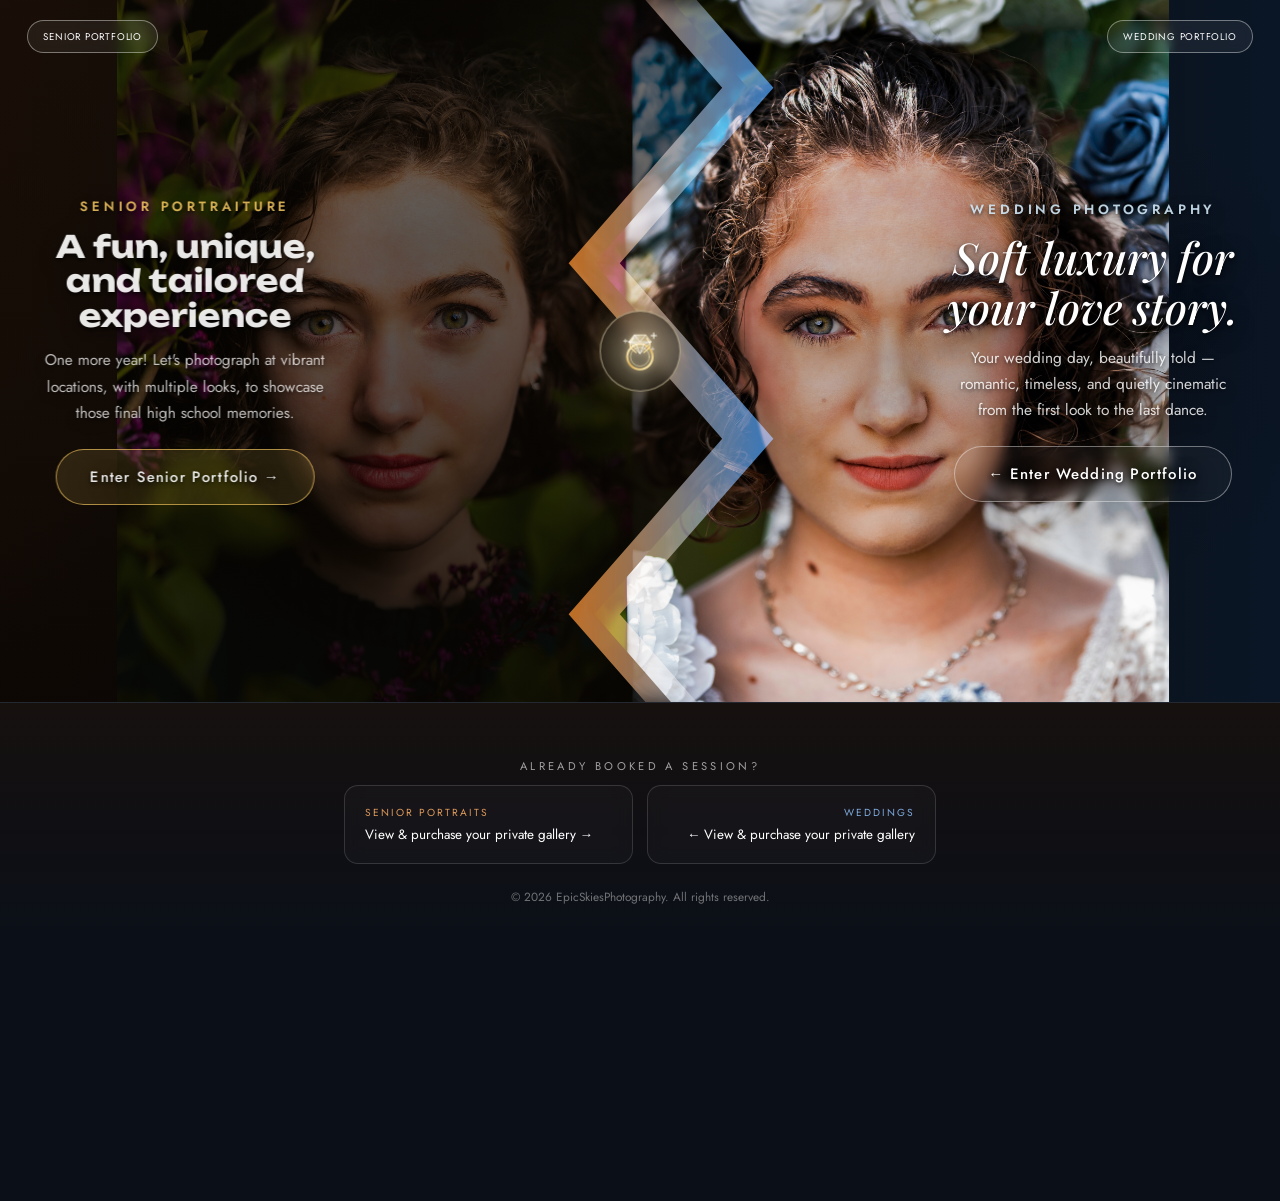
==== commit 861350a0: "Deploy corrected ring circles" ====
--- a/index.html
+++ b/index.html
@@ -76,8 +76,8 @@
                 <stop offset="1" stop-color="#fff3bd" />
               </linearGradient>
             </defs>
-            <path class="ring-band" d="M18.8 27.2C12.5 31.4 9 38.6 10.3 46c1.8 10.2 10.7 17.3 21.7 17.3S52 56.2 53.7 46c1.3-7.4-2.2-14.6-8.5-18.8" />
-            <path class="ring-inner" d="M21.2 32.2c-4.2 3.2-6.2 8.3-5.2 13.2 1.4 7.6 8 12.8 16 12.8s14.6-5.2 16-12.8c1-4.9-1-10-5.2-13.2" />
+            <circle class="ring-band" cx="32" cy="40.5" r="18.5" />
+            <circle class="ring-inner" cx="32" cy="40.5" r="13.8" />
             <path class="ring-setting" d="m17 19.2 1.1 8 8.2 7.1M47 19.2l-1.1 8-8.2 7.1M22.3 13.5l-3.9 5.7M41.7 13.5l3.9 5.7" />
             <path class="gem-fill" d="m15.8 18.7 7.7-10h17l7.7 10L32 36.2 15.8 18.7Z" />
             <path class="gem-line" d="M15.8 18.7h32.4M23.5 8.7 32 18.7l8.5-10M15.8 18.7l10.3 2.9L32 36.2l5.9-14.6 10.3-2.9M26.1 21.6h11.8" />
